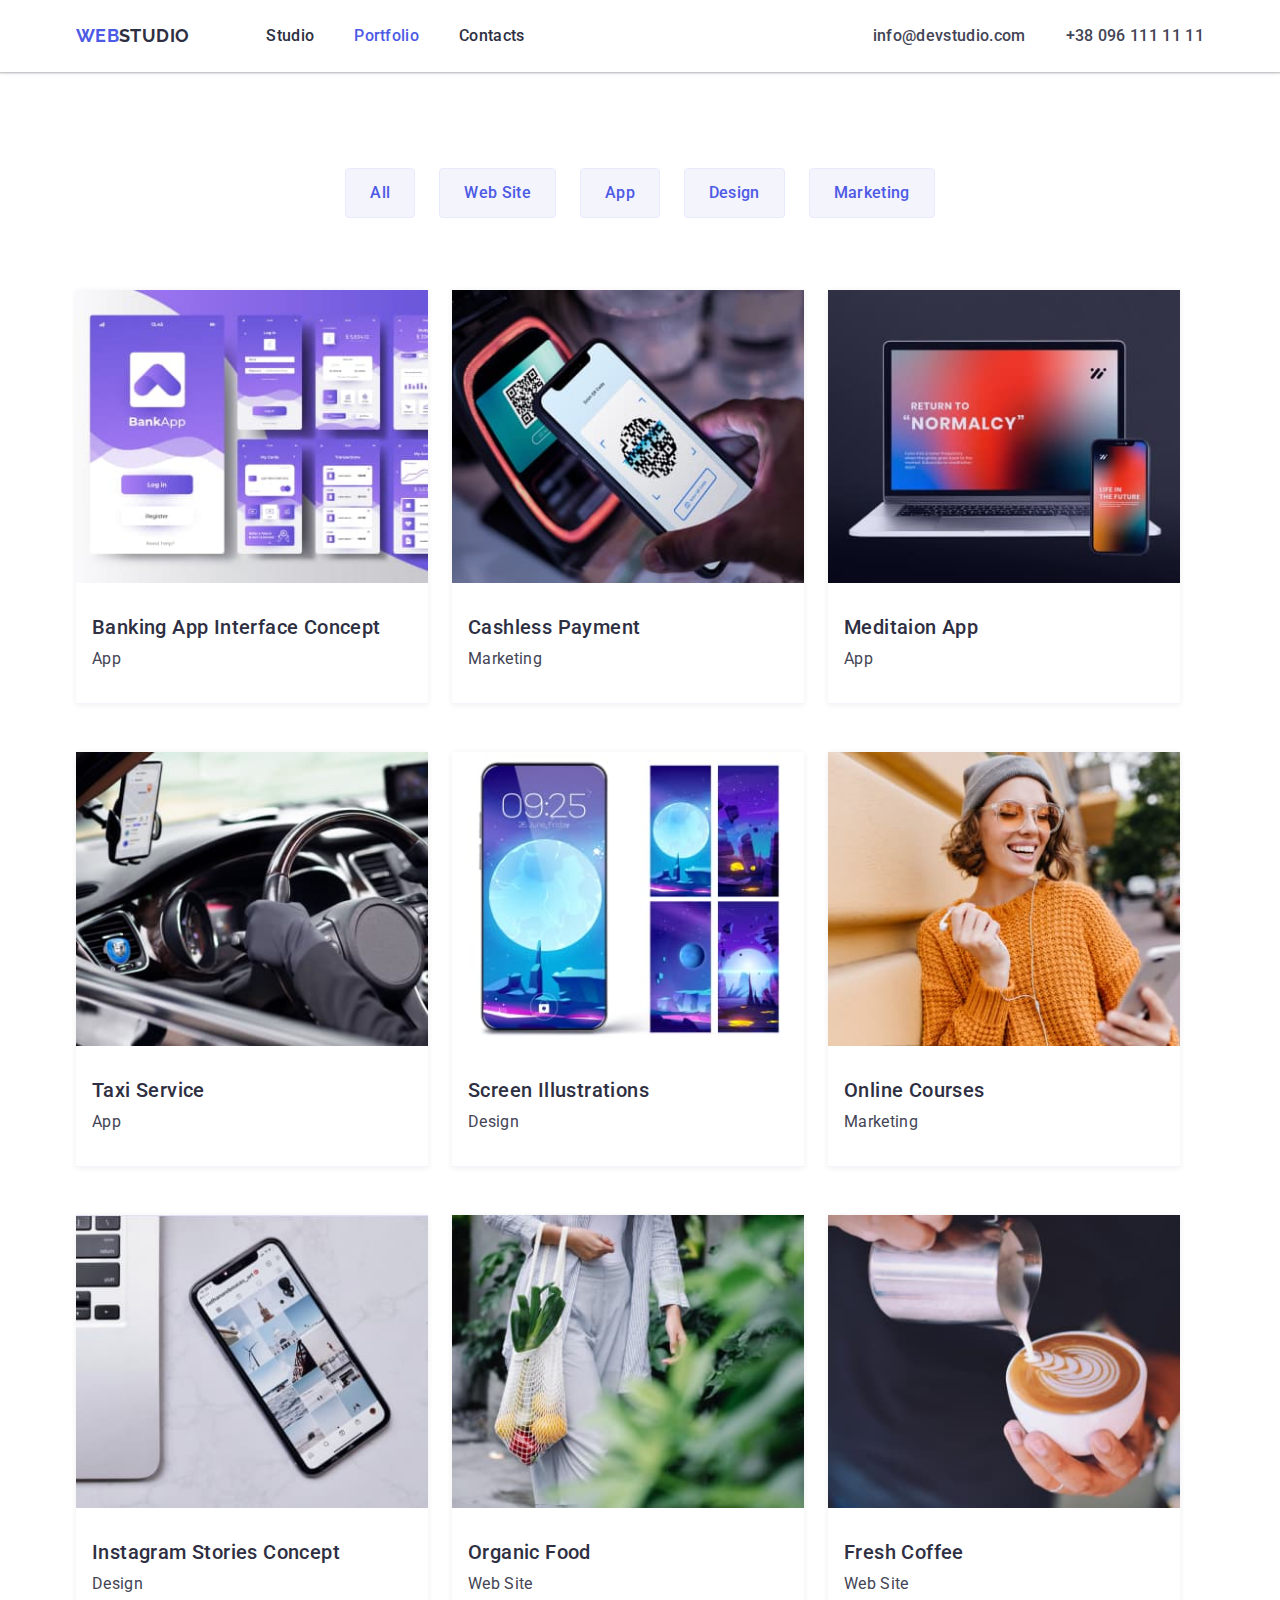
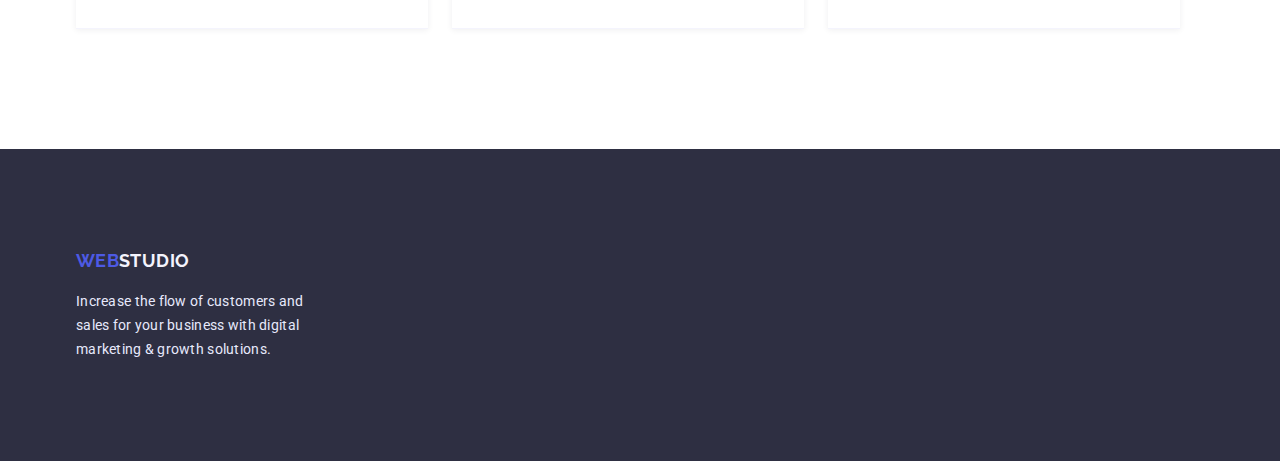
==== portfolio.html @ 0375edce "Initial commit" ====
<!DOCTYPE html>
<html lang="en">
  <head>
    <meta charset="UTF-8" />
    <meta http-equiv="X-UA-Compatible" content="IE=edge" />
    <meta name="viewport" content="width=device-width, initial-scale=1.0" />
    <title>Portfolio</title>
    <!-- Fonts link -->
    <link rel="preconnect" href="https://fonts.googleapis.com" />
    <link rel="preconnect" href="https://fonts.gstatic.com" crossorigin />
    <link
      href="https://fonts.googleapis.com/css2?family=Raleway:wght@700&family=Roboto:wght@400;500;700;900&display=swap"
      rel="stylesheet"
    />
    <!-- Styles link -->
    <link
      rel="stylesheet"
      href="https://cdnjs.cloudflare.com/ajax/libs/modern-normalize/1.1.0/modern-normalize.css"
    />
    <link rel="stylesheet" href="./styles/styles.css" />
  </head>

  <body>
    <!-- Portfolio page -->
    <!-- Header -->
    <header class="header">
      <div class="container header-container">
        <nav class="header-nav">
          <a href="./index.html" class="logo link"
            >Web<span class="logo-part-header">Studio</span>
          </a>
          <ul class="nav-list list">
            <li class="nav-item">
              <a href="./index.html" class="link nav-link">Studio</a>
            </li>
            <li class="nav-item">
              <a href="./portfolio.html" class="link nav-link current"
                >Portfolio</a
              >
            </li>
            <li class="nav-item">
              <a href="#" class="link nav-link">Contacts</a>
            </li>
          </ul>
        </nav>
        <ul class="contact-list list">
          <li class="contact-item">
            <a href="mailto:info@devstudio.com" class="link contact-link"
              >info@devstudio.com</a
            >
          </li>
          <li class="contact-item">
            <a href="tel:+380961111111" class="link contact-link"
              >+38 096 111 11 11</a
            >
          </li>
        </ul>
      </div>
    </header>
    <!-- Portfolio page -->
    <main>
      <section class="section portfolio-section">
        <div class="container">
          <h1 class="visually-hidden">Portfolio</h1>
          <ul class="radiobutton-set list">
            <li><button class="portfolio-btn" type="button">All</button></li>
            <li>
              <button class="portfolio-btn" type="button">Web Site</button>
            </li>
            <li><button class="portfolio-btn" type="button">App</button></li>
            <li><button class="portfolio-btn" type="button">Design</button></li>
            <li>
              <button class="portfolio-btn" type="button">Marketing</button>
            </li>
          </ul>
          <ul class="card-set list">
            <li class="project-item">
              <a
                href="#"
                class="link"
                target="_blank"
                title="BankApp"
                rel="noopener nofollow"
              >
                <img
                  src="./images/banking-app.jpg"
                  alt="Banking App Interface Concept"
                  width="360"
                  height="300"
                />
                <div class="card-content">
                  <h2 class="project-card-heading">
                    Banking App Interface Concept
                  </h2>
                  <p class="project-card-type">App</p>
                </div>
              </a>
            </li>
            <li class="project-item">
              <a
                href="#"
                class="link"
                target="_blank"
                title="QR-code"
                rel="noopener nofollow"
              >
                <img
                  src="./images/cashless-payment.jpg"
                  alt="Phone with QR-code"
                  width="360"
                  height="300"
                />
                <div class="card-content">
                  <h2 class="project-card-heading">Cashless Payment</h2>
                  <p class="project-card-type">Marketing</p>
                </div>
              </a>
            </li>
            <li class="project-item">
              <a
                href="#"
                class="link"
                target="_blank"
                title="Meditaion"
                rel="noopener nofollow"
              >
                <img
                  src="./images/meditaion-app.jpg"
                  alt="Laptop and phone with the app open"
                  width="360"
                  height="300"
                />
                <div class="card-content">
                  <h2 class="project-card-heading">Meditaion App</h2>
                  <p class="project-card-type">App</p>
                </div>
              </a>
            </li>
            <li class="project-item">
              <a
                href="#"
                class="link"
                target="_blank"
                title="Taxi"
                rel="noopener nofollow"
              >
                <img
                  src="./images/taxi-service.jpg"
                  alt="Driver behind the wheel of the car"
                  width="360"
                  height="300"
                />
                <div class="card-content">
                  <h2 class="project-card-heading">Taxi Service</h2>
                  <p class="project-card-type">App</p>
                </div>
              </a>
            </li>
            <li class="project-item">
              <a
                href="#"
                class="link"
                target="_blank"
                title="Screen"
                rel="noopener nofollow"
              >
                <img
                  src="./images/screen-illustrations.jpg"
                  alt="Illustrations of the phone screen"
                  width="360"
                  height="300"
                />
                <div class="card-content">
                  <h2 class="project-card-heading">Screen Illustrations</h2>
                  <p class="project-card-type">Design</p>
                </div>
              </a>
            </li>
            <li class="project-item">
              <a
                href="#"
                class="link"
                target="_blank"
                title="Courses"
                rel="noopener nofollow"
              >
                <img
                  src="./images/online-courses.jpg"
                  alt="The girl communicates online"
                  width="360"
                  height="300"
                />
                <div class="card-content">
                  <h2 class="project-card-heading">Online Courses</h2>
                  <p class="project-card-type">Marketing</p>
                </div>
              </a>
            </li>
            <li class="project-item">
              <a
                href="#"
                class="link"
                target="_blank"
                title="Instagram"
                rel="noopener nofollow"
              >
                <img
                  src="./images/instagram-stories.jpg"
                  alt="Insta Stories on the phone"
                  width="360"
                  height="300"
                />
                <div class="card-content">
                  <h2 class="project-card-heading">
                    Instagram Stories Concept
                  </h2>
                  <p class="project-card-type">Design</p>
                </div>
              </a>
            </li>
            <li class="project-item">
              <a
                href="#"
                class="link"
                target="_blank"
                title="Organic Food"
                rel="noopener nofollow"
              >
                <img
                  src="./images/organic-food.jpg"
                  alt="Girl with a bag of fruit"
                  width="360"
                  height="300"
                />
                <div class="card-content">
                  <h2 class="project-card-heading">Organic Food</h2>
                  <p class="project-card-type">Web Site</p>
                </div>
              </a>
            </li>
            <li class="project-item">
              <a
                href="#"
                class="link"
                target="_blank"
                title="Coffee"
                rel="noopener nofollow"
              >
                <img
                  src="./images/fresh-coffee.jpg"
                  alt="Drawing with milk on a cup of coffee"
                  width="360"
                  height="300"
                />
                <div class="card-content">
                  <h2 class="project-card-heading">Fresh Coffee</h2>
                  <p class="project-card-type">Web Site</p>
                </div>
              </a>
            </li>
          </ul>
        </div>
      </section>
    </main>
    <!-- Footer -->
    <footer class="footer">
      <div class="container footer-container">
        <a href="./index.html" class="logo link"
          >Web<span class="logo-part-footer">Studio</span></a
        >
        <p class="footer-text">
          Increase the flow of customers and sales for your business with
          digital marketing & growth solutions.
        </p>
      </div>
    </footer>
  </body>
</html>
---- styles/styles.css ----
:root{
    --primary-brand-color: #4D5AE5;
    --title-text-color: #2E2F42;
    --body-text-color: #434455;
    --helper-text-color: #8E8F99;
    --inverter-color:  #FFFFFF;
    --translucent-color: #F4F4FD;
    --light-accent-color: #E7E9FC;
    --success-massages-color: #31D0AA;
    --background-color: #FFFFFF; 
    --background-color-inverter: #2E2F42;
    --background-color-translucent:#F4F4FD;

    --main-font-family: 'Roboto', sans-serif;
    --accent-font-family: 'Raleway', sans-serif;

    --card-set-gap: 24px;
    --outline-style: none;
}
body {
    font-family: var(--main-font-family);
    font-style: normal;
    font-weight: 400;
    font-size: 16px;
    line-height: calc(24/16);
    letter-spacing: 0.02em;

    color: var(--body-text-color);
}
h1,
h2,
h3,
h4,
h5,
h6,
p {
    margin: 0;
}
ul,
ol {
    margin: 0;
    padding-left: 0;
}
.container {
    width: 1158px;
    padding-left: 15px;
    padding-right: 15px;
    margin:  0 auto;
    outline: 0.2px var(--outline-style) red;
}
img {
    display: block;
    max-width: 100%;
    height: auto;
}
.link {
    text-decoration: none;
}
.list {
    list-style: none;
    padding: 0;
    margin: 0;
}
.visually-hidden {
    position: absolute;
    white-space: nowrap;
    width: 1px;
    height: 1px;
    margin: -1px;
    border: 0;
    padding: 0;
    clip: rect(0 0 0 0);
    clip-path: inset(50%);
    overflow: hidden;
}
/* Header styles */

.header {
    background-color: var(--background-color);
    box-shadow: 0px 2px 1px rgba(46, 47, 66, 0.08), 0px 1px 1px rgba(46, 47, 66, 0.16), 0px 1px 6px rgba(46, 47, 66, 0.08);
}

.header-container {
    display: flex;
    align-items: center;
    margin-right: auto;
}
.header-nav {
    display: flex;
    align-items: center;
    margin-right: auto;
    gap: 77px;
   
}
.nav-list .nav-item {
    outline: 1px var(--outline-style) gold;
}
.logo {
    display: block;
    padding-top: 16px;
    padding-bottom: 16px;

    font-family: var(--accent-font-family);
    font-weight: 700;
    font-size: 18px;
    line-height: calc(24/18);
    letter-spacing: 0.02em;
    text-transform: uppercase;

    color: var(--primary-brand-color);

}
.logo-part-header {
    color: var(--title-text-color);
}
.nav-list,
.contact-list {
    display: flex;
    gap: 40px;
}
.nav-link {
    display: block;
    padding-top: var(--card-set-gap);
    padding-bottom: var(--card-set-gap);

    font-family: inherit;
    font-weight: 500;
    font-size: 16px;
    line-height: calc(24/16);
    letter-spacing: 0.02em;

    color: var(--title-text-color)
}
.nav-link:hover,
.nav-link :focus {
    color: var(--body-text-color);
}
.contact-link {
    display: block;
    padding-top: var(--card-set-gap);
    padding-bottom: var(--card-set-gap);

    font-family: inherit;
    font-weight: 500;
    font-size: 16px;
    line-height: calc(24/16);
    letter-spacing: 0.02em;

    color: var(--body-text-color)
}
.contact-link:hover,
.contact-link:focus {
    color: var(--primary-brand-color) ;
}
.current {
    color: var(--primary-brand-color);
}

/* Main page styles */
.section {
    padding-top: 120px;
    padding-bottom: 120px;
}

.baner-section {
    text-align: center;
    background-color: var(--background-color-inverter);
    padding-top: 192px;
    padding-bottom: 192px;
}
.baner-container {
    display: flex;
    flex-direction: column;
    align-items: center;
}
.banner-title {
    font-weight: 700;
    font-size: 56px;
    line-height: calc(60/56);
    letter-spacing: 0.02em;
    width: 500px;
    margin-bottom: 48px;
    text-align: center;

    color: var(--inverter-color);
    outline: 0.2px solid tomato;
}
.banner-btn {
    font-family: inherit;
    font-weight: 500;
    font-size: 16px;
    line-height: calc(24/16);
    letter-spacing: 0.06em;

    color: var(--inverter-color);
    background-color: var(--primary-brand-color);
    box-shadow: 0px 4px 4px rgba(0, 0, 0, 0.15);

    display: inline-block;
    padding: 16px 32px;
    border: none;
    border-radius: 4px;
    cursor: pointer;

}
.banner-btn:hover,
.banner-btn:focus {
    background-color: #404BBF;
    box-shadow: 0px 4px 4px rgba(0, 0, 0, 0.15);
}
.banner-btn:active {
    background-color: var(--primary-brand-color);
    box-shadow: 0px 1px 6px rgba(46, 47, 66, 0.08), 0px 1px 1px rgba(46, 47, 66, 0.16), 0px 2px 1px rgba(46, 47, 66, 0.08);
} 
.section-title {
    font-weight: 700;
    font-size: 36px;
    line-height: calc(40/36);
    text-align: center;
    letter-spacing: 0.02em;

    color: var(--title-text-color);
    margin-bottom: 72px;
}
.section-subtitle {
    font-weight: 500;
    font-size: 20px;
    line-height: calc(24/20);
    letter-spacing: 0.02em;

    color: var(--title-text-color);
   
}
.visually-hidden {
    position: absolute;
    white-space: nowrap;
    width: 1px;
    height: 1px;
    overflow: hidden;
    border: 0;
    padding: 0;
    clip: rect(0 0 0 0);
    clip-path: inset(50%);
    margin: -1px;
}
.benefits-section {
    background-color: var(--background-color);
}
.about-section {
    padding-top: 0;
    background-color: var(--background-color);
}
.team-section {
    background-color: var(--background-color-translucent);
}
.benefits-set,
.about-set,
.team-set {
    outline: 0.2px var(--outline-style) teal;
    padding: 0;
    margin: 0;
    
    display: flex;
    gap: var(--card-set-gap)
}
.team-item {
    background-color: var(--background-color);
    box-shadow: 0px 1px 6px rgba(46, 47, 66, 0.08), 0px 1px 1px rgba(46, 47, 66, 0.16), 0px 2px 1px rgba(46, 47, 66, 0.08);
    border-radius: 0px 0px 4px 4px;
}
.team-card-name {
    font-weight: 500;
    font-size: 20px;
    line-height: calc(24/20);
    text-align: center;
    letter-spacing: 0.02em;

    color: var(--title-text-color);
}
.team-card-position {
    font-weight: 400;
    font-size: 16px;
    line-height: calc(24/16);
    text-align: center;
    letter-spacing: 0.02em;

    color: var(--body-text-color);
}
/* Portfolio  page styles */
.section.portfolio-section {
    padding-top: 96px;
}
.radiobutton-set {
    outline: 0.2px var(--outline-style) teal;
    display: flex;
    flex-direction: row;
    justify-content: center;
    padding: 0;
    margin: 0;
    gap: 24px;
    margin-bottom: 72px;
}
.portfolio-btn {
    font-family: inherit;
    font-weight: 500;
    font-size: 16px;
    line-height: calc(24/16);
    text-align: center;
    letter-spacing: 0.02em;

    color: var(--primary-brand-color);
    background-color: var(--background-color-translucent);

    display: inline-block;
    padding: 12px 24px;
    cursor: pointer;
    border-radius: 4px;
    border: 1px solid var(--light-accent-color)
}
.portfolio-btn:hover,
.portfolio-btn:focus {
    color: var(--inverter-color);
    background-color:var(--primary-brand-color);
    border: none;
    box-shadow: 0px 3px 1px rgba(0, 0, 0, 0.1), 0px 2px 1px rgba(0, 0, 0, 0.08), 0px 2px 2px rgba(0, 0, 0, 0.12);
   
}
.portfolio-btn:active {
    color: var(--inverter-color);
    background-color: var(--primary-brand-color);
}
/* Container +flex +gap */

.card-set {
    outline: 0.2px var(--outline-style) teal;
    padding: 0;
    margin: 0;
    
    display: flex;
    flex-wrap: wrap;
    row-gap: calc(2 * var(--card-set-gap));
    column-gap: var(--card-set-gap);
    

}
.card-set> .project-item {
    outline: 0.2px var(--outline-style) teal;
    flex-basis: calc(100% / 3 - var(--card-set-gap));
}
.project-item {
    background-color: var(--background-color);
    border-bottom : 1px solid var(--background-color-translucent);
    box-shadow: 0px 1px 6px rgba(46, 47, 66, 0.08);
}
.project-item * {
    outline: 0.2px var(--outline-style) gold;
}

.card-content {
    padding: 32px 16px;
}
.project-card-heading {
    font-weight: 500;
    font-size: 20px;
    line-height: calc(24/20);
    letter-spacing: 0.02em;

    color: var(--title-text-color);
}
.project-card-type {
    font-weight: 400;
    font-size: 16px;
    line-height: calc(24/16);
    letter-spacing: 0.02em;

    color: var(--body-text-color);

    margin-top: 8px;
}
/* Footer styles */
.footer {
    background-color: var(--background-color-inverter);
    padding-top: 84px;
    padding-bottom: 100px;
}
.footer-container {
    
}
.logo-part-footer {
    font-family: var(--accent-font-family);
    color: var(--translucent-color);
}
.footer-text {
    font-weight: 400;
    font-size: 14px;
    line-height: calc(24/14);
    letter-spacing: 0.02em;
    color: var(--light-accent-color);
    max-width: 264px;
    /* margin-top: 16px; */
}
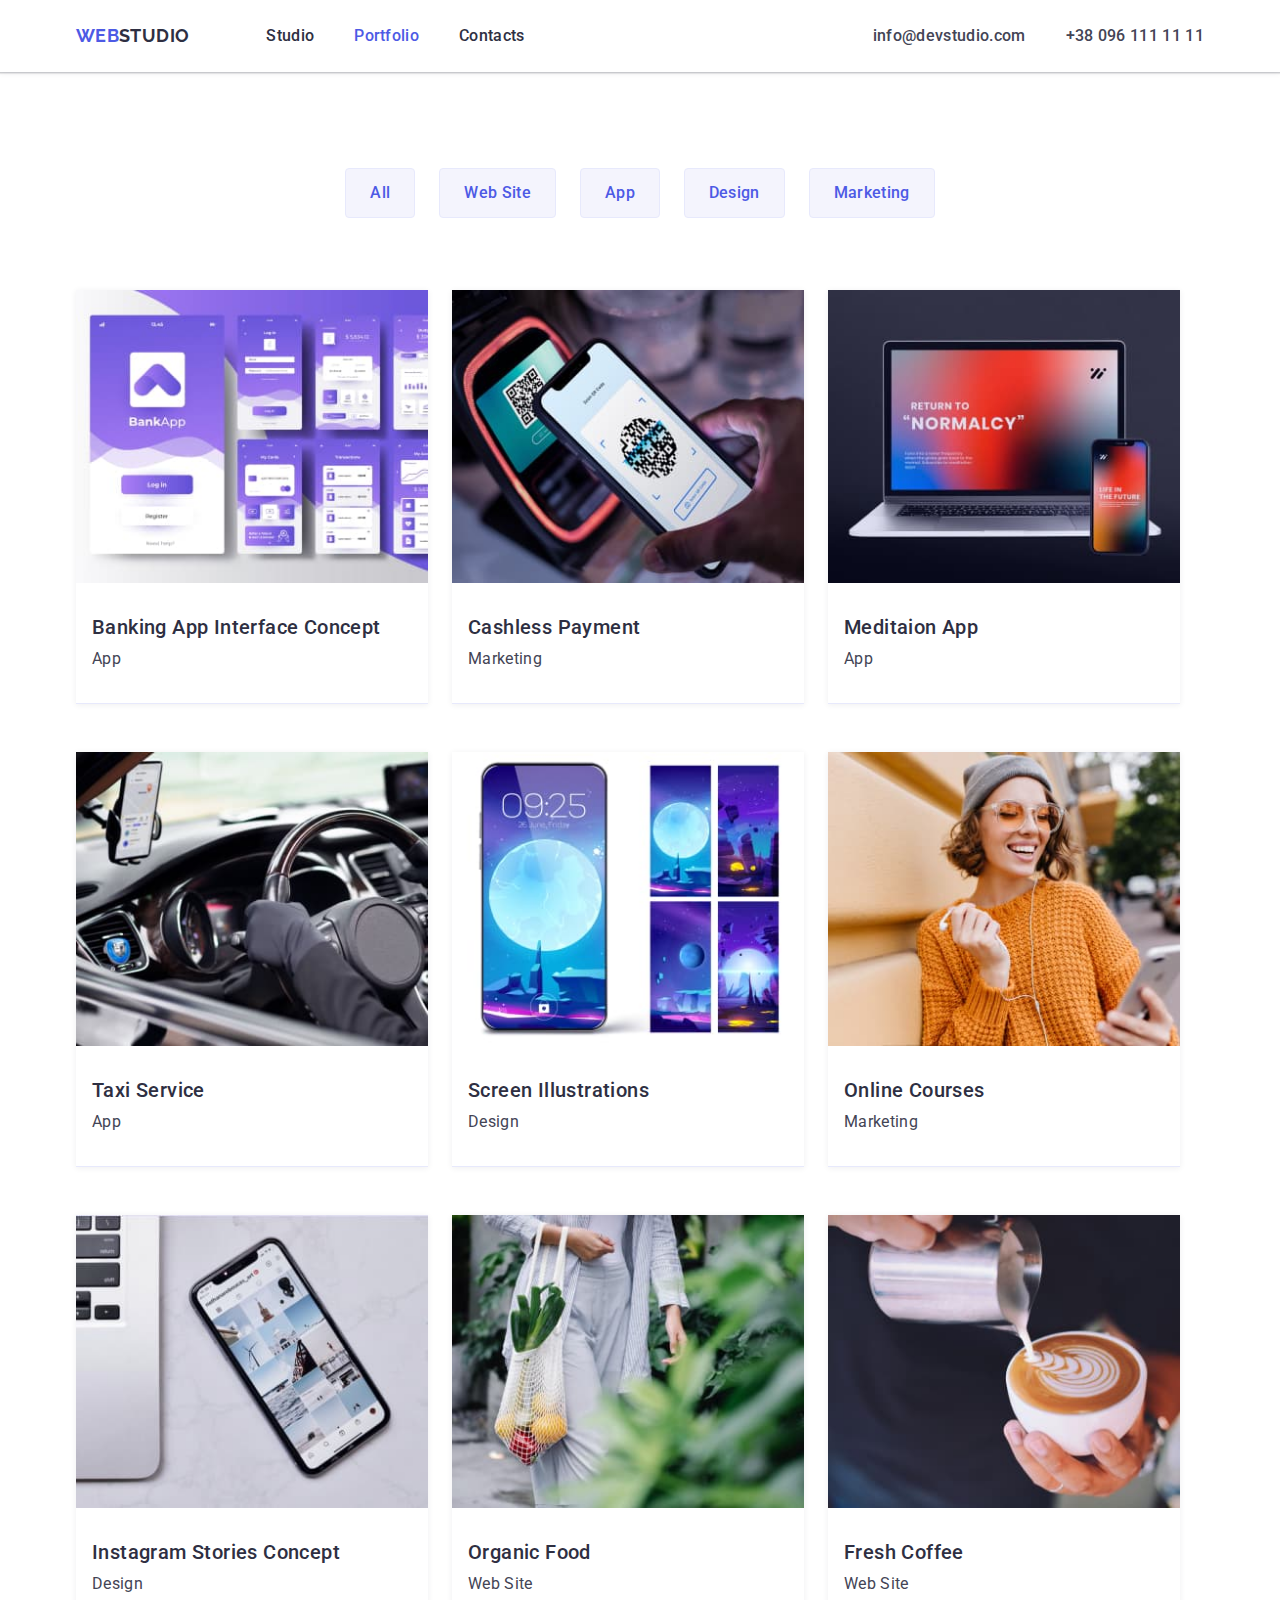
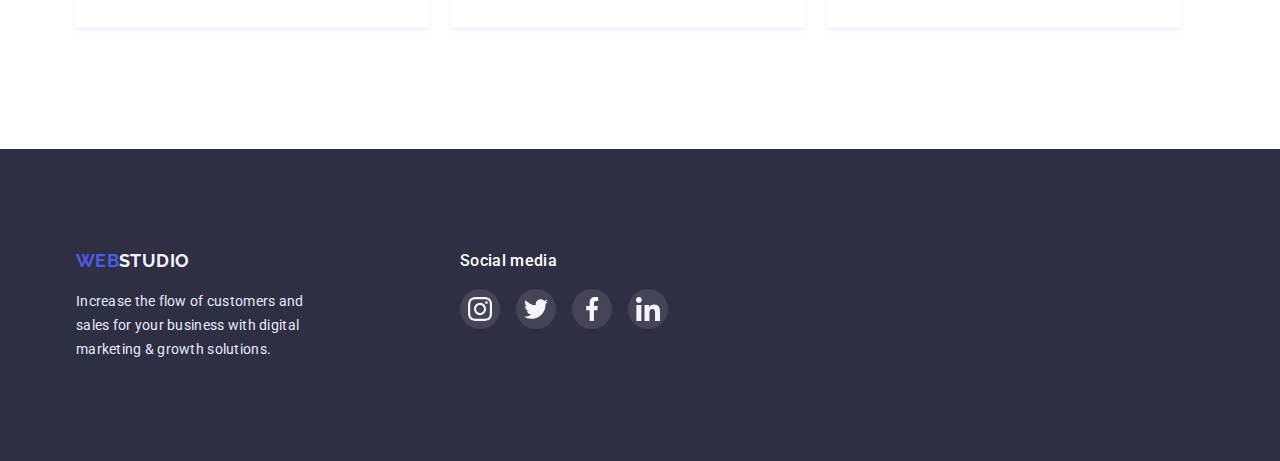
==== commit 63d7fbe4: "Add markup, icon styling and decorative effects" ====
--- a/portfolio.html
+++ b/portfolio.html
@@ -265,13 +265,48 @@
     <!-- Footer -->
     <footer class="footer">
       <div class="container footer-container">
-        <a href="./index.html" class="logo link"
-          >Web<span class="logo-part-footer">Studio</span></a
-        >
-        <p class="footer-text">
-          Increase the flow of customers and sales for your business with
-          digital marketing & growth solutions.
-        </p>
+        <div class="footer-wraper">
+          <a href="./index.html" class="logo link"
+            >Web<span class="logo-part-footer">Studio</span></a
+          >
+          <p class="footer-text">
+            Increase the flow of customers and sales for your business with
+            digital marketing & growth solutions.
+          </p>
+        </div>
+        <div class="footer-wrap">
+          <h3 class="footer-title">Social media</h3>
+          <ul class="footer-social-list list">
+            <li class="footer-social-item">
+              <a href="" class="footer-social-link link">
+                <svg class="footer-social-icon" width="24" height="24">
+                  <use href="./images/sprite.svg#icon-instagram"></use>
+                </svg>
+              </a>
+            </li>
+            <li class="footer-social-item">
+              <a href="" class="footer-social-link link">
+                <svg class="footer-social-icon" width="24" height="24">
+                  <use href="./images/sprite.svg#icon-twitter"></use>
+                </svg>
+              </a>
+            </li>
+            <li class="footer-social-item">
+              <a href="" class="footer-social-link link">
+                <svg class="footer-social-icon" width="24" height="24">
+                  <use href="./images/sprite.svg#icon-facebook"></use>
+                </svg>
+              </a>
+            </li>
+            <li class="footer-social-item">
+              <a href="" class="footer-social-link link">
+                <svg class="footer-social-icon" width="24" height="24">
+                  <use href="./images/sprite.svg#icon-linkedin"></use>
+                </svg>
+              </a>
+            </li>
+          </ul>
+        </div>
       </div>
     </footer>
   </body>
--- a/styles/styles.css
+++ b/styles/styles.css
@@ -1,12 +1,13 @@
 :root{
     --primary-brand-color: #4D5AE5;
+    --pressed-state-color: #404BBF;
     --title-text-color: #2E2F42;
     --body-text-color: #434455;
     --helper-text-color: #8E8F99;
     --inverter-color:  #FFFFFF;
     --translucent-color: #F4F4FD;
     --light-accent-color: #E7E9FC;
-    --success-massages-color: #31D0AA;
+    --success-messages-color: #31D0AA;
     --background-color: #FFFFFF; 
     --background-color-inverter: #2E2F42;
     --background-color-translucent:#F4F4FD;
@@ -97,8 +98,6 @@
 }
 .logo {
     display: block;
-    padding-top: 16px;
-    padding-bottom: 16px;
 
     font-family: var(--accent-font-family);
     font-weight: 700;
@@ -161,12 +160,22 @@
     padding-top: 120px;
     padding-bottom: 120px;
 }
-
+/* Overlay */
 .baner-section {
     text-align: center;
-    background-color: var(--background-color-inverter);
+    min-height: 600px;
+    max-width: 1440px;
+    margin-left: auto;
+    margin-right: auto;
     padding-top: 192px;
     padding-bottom: 192px;
+}
+.overlay {
+    background-image: linear-gradient(rgba(46, 47, 66, 0.7), rgba(46, 47, 66, 0.7)), url(../images/hero-image.jpg);
+    background-color: var(--background-color-inverter);
+    background-repeat: no-repeat;
+    background-position: center;
+    background-size: cover;
 }
 .baner-container {
     display: flex;
@@ -183,7 +192,7 @@
     text-align: center;
 
     color: var(--inverter-color);
-    outline: 0.2px solid tomato;
+    outline: 0.2px var(--outline-style) tomato;
 }
 .banner-btn {
     font-family: inherit;
@@ -263,6 +272,31 @@
     display: flex;
     gap: var(--card-set-gap)
 }
+.benefits-set> .item::before {
+    display: block;
+    content: "";
+    width: 264px;
+    height: 112px;
+    outline: 1px var(--outline-style) #ccc;
+
+    background-size: 64px;
+    background-repeat: no-repeat;
+    background-position: center;
+    background-color: var(--background-color-translucent);
+} 
+.icon-antenna::before {
+    background-image: url(../images/icon-antenna.svg);
+}
+.icon-clock::before {
+    background-image: url(../images/icon-clock.svg);   
+}
+.icon-diagram::before {
+    background-image: url(../images/icon-diagram.svg);
+}
+.icon-astronaut::before {
+    background-image: url(../images/icon-astronaut.svg);
+}
+
 .team-item {
     background-color: var(--background-color);
     box-shadow: 0px 1px 6px rgba(46, 47, 66, 0.08), 0px 1px 1px rgba(46, 47, 66, 0.16), 0px 2px 1px rgba(46, 47, 66, 0.08);
@@ -276,6 +310,7 @@
     letter-spacing: 0.02em;
 
     color: var(--title-text-color);
+    margin-bottom: 8px;
 }
 .team-card-position {
     font-weight: 400;
@@ -285,7 +320,65 @@
     letter-spacing: 0.02em;
 
     color: var(--body-text-color);
-}
+    margin-bottom: 8px;
+}
+.social-list {
+    display: flex;
+    justify-content: center;
+    gap: 24px;
+}
+.social-item {
+    width: 40px;
+    height: 40px;
+}
+.social-link {
+    display: flex;
+    align-items: center;
+    justify-content: center;
+    width: 100%;
+    height: 100%;
+    background-color: var(--primary-brand-color);
+    border-radius: 50%;
+    cursor: pointer;
+}
+.social-icon {
+    /* width: 16px;
+    height: 16px; */
+    fill: var(--inverter-color);
+}
+.social-link:hover,
+.social-link:focus {
+    background-color: var(--pressed-state-color);
+}
+/* Customers */
+.clients-list {
+    display: flex;
+    gap: 24px;
+}
+.clients-item {
+    width: calc((100% - 120px) / 6);
+    height: 88px;
+}
+.clients-link {
+    display: flex;
+    align-items: center;
+    justify-content: center;
+    width: 100%;
+    height: 100%;
+    border: 1px solid var(--helper-text-color);
+    border-radius: 4px;
+}
+.clients-icon {
+    fill: var(--helper-text-color);
+}
+.clients-link:hover,
+.clients-link:focus {
+    border-color: var(--pressed-state-color);
+}
+.clients-link:hover .clients-icon {
+    fill: var(--pressed-state-color);
+}
+
 /* Portfolio  page styles */
 .section.portfolio-section {
     padding-top: 96px;
@@ -349,8 +442,12 @@
 }
 .project-item {
     background-color: var(--background-color);
-    border-bottom : 1px solid var(--background-color-translucent);
+    border-bottom : 1px solid var(--light-accent-color);
     box-shadow: 0px 1px 6px rgba(46, 47, 66, 0.08);
+}
+.project-item:hover {
+    border-bottom: 0.5px solid var(--background-color-translucent);
+    box-shadow: 0px 1px 6px rgba(46, 47, 66, 0.08), 0px 1px 1px rgba(46, 47, 66, 0.16), 0px 2px 1px rgba(46, 47, 66, 0.08);
 }
 .project-item * {
     outline: 0.2px var(--outline-style) gold;
@@ -380,11 +477,11 @@
 /* Footer styles */
 .footer {
     background-color: var(--background-color-inverter);
-    padding-top: 84px;
+    padding-top: 100px;
     padding-bottom: 100px;
 }
 .footer-container {
-    
+    display: flex;
 }
 .logo-part-footer {
     font-family: var(--accent-font-family);
@@ -397,6 +494,45 @@
     letter-spacing: 0.02em;
     color: var(--light-accent-color);
     max-width: 264px;
-    /* margin-top: 16px; */
-}
-
+    margin-top: 16px;
+}
+.footer-wrap {
+    margin-left: 120px;
+}
+.footer-title {
+    font-weight: 500;
+    font-size: 16px;
+    line-height: calc(24/16);
+    letter-spacing: 0.02em;
+    color: var(--inverter-color);
+    margin-bottom: 16px;
+}
+.footer-social-list {
+    display: flex;
+    justify-content: center;
+    gap: 16px;
+}
+.footer-social-item {
+    width: 40px;
+    height: 40px;
+}
+.footer-social-link {
+    display: flex;
+    align-items: center;
+    justify-content: center;
+    width: 100%;
+    height: 100%;
+    background-color: var(--body-text-color);
+    border-radius: 50%;
+    cursor: pointer;
+}
+.footer-social-icon {
+    width: 24px;
+    height: 24px;
+    fill: var(--background-color-translucent);
+}
+.footer-social-link:hover,
+.footer-social-link:focus {
+    background-color: var(--success-messages-color);
+}
+
